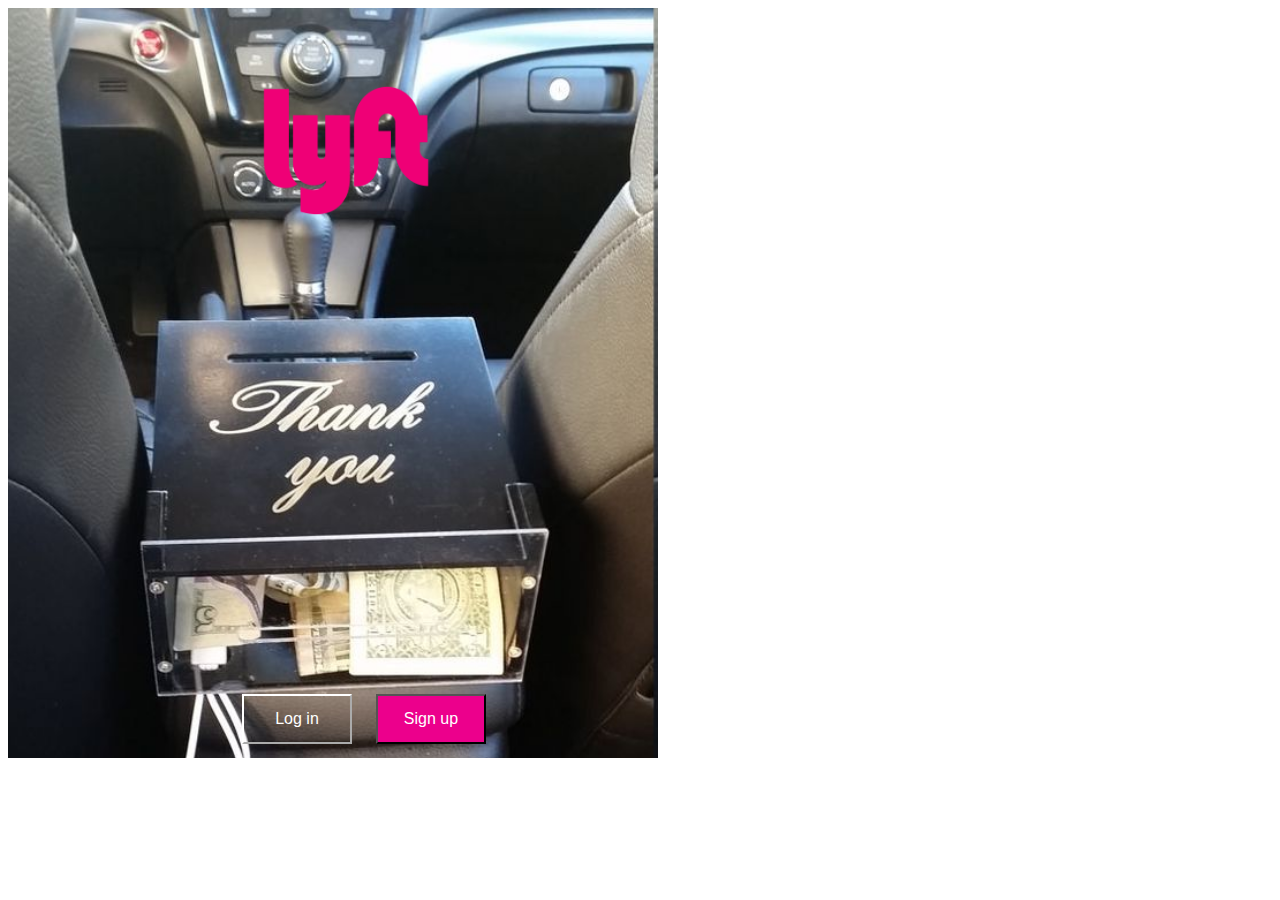
==== index.html @ c1afa392 "se suben carpetas, y start page" ====
<!DOCTYPE html>
<html lang="en">
<head>
	<meta charset="UTF-8">
	<title> Lyft </title>
	<link rel="stylesheet" type="text/css" href="css/bootstrap.css">
	<link rel="stylesheet" type="text/css" href="css/main.css">
</head>
<body>
	<div class="container-fluid">
		<div class="row">
			<div class="col-xs-12 col-sm-12 col-md-12">
				<div class="backgroundimg">
					<img src="img/logofucsia.png" class="logo">
					<div class="btn-group">
						<button type="button" class="btn btn-default btnizq"> Log in </button>
						<button type="button" class="btn btn-default btnder"> Sign up </button>
					</div>
				</div>
			</div>
		</div>
	</div>
		<script type="text/javascript" src="js/main.js"></script>
		<script type="text/javascript" src="jquery-3.1.1.js"></script>
</body>
</html>
---- css/main.css ----
/* Star page */ 

.backgroundimg {
	background-image: url(../img/fondo.jpg);
	background-repeat: no-repeat;
	background-size: cover;
	width: 650px;
	height: 750px;
}

.logo{
	width: 40%;
	height: 38%;
	padding-left: 32%;
	padding-bottom: 9%;
}


.btnizq {
	background-color: transparent;
	border-color: #FFF;
	color: #FFF;
	font-size: 100%;
	margin-right: 10px;
	width: 110px;
 	height:50px;
}
.btnder {
 	background-color: #EC008C;
 	color: #FFF;
 	font-size: 100%;
 	margin-left: 10px;
 	width: 110px;
 	height:50px;

}

.btn-group {
 	padding-left: 36%;
 	padding-top: 52%;
 	display: inline-block;
}
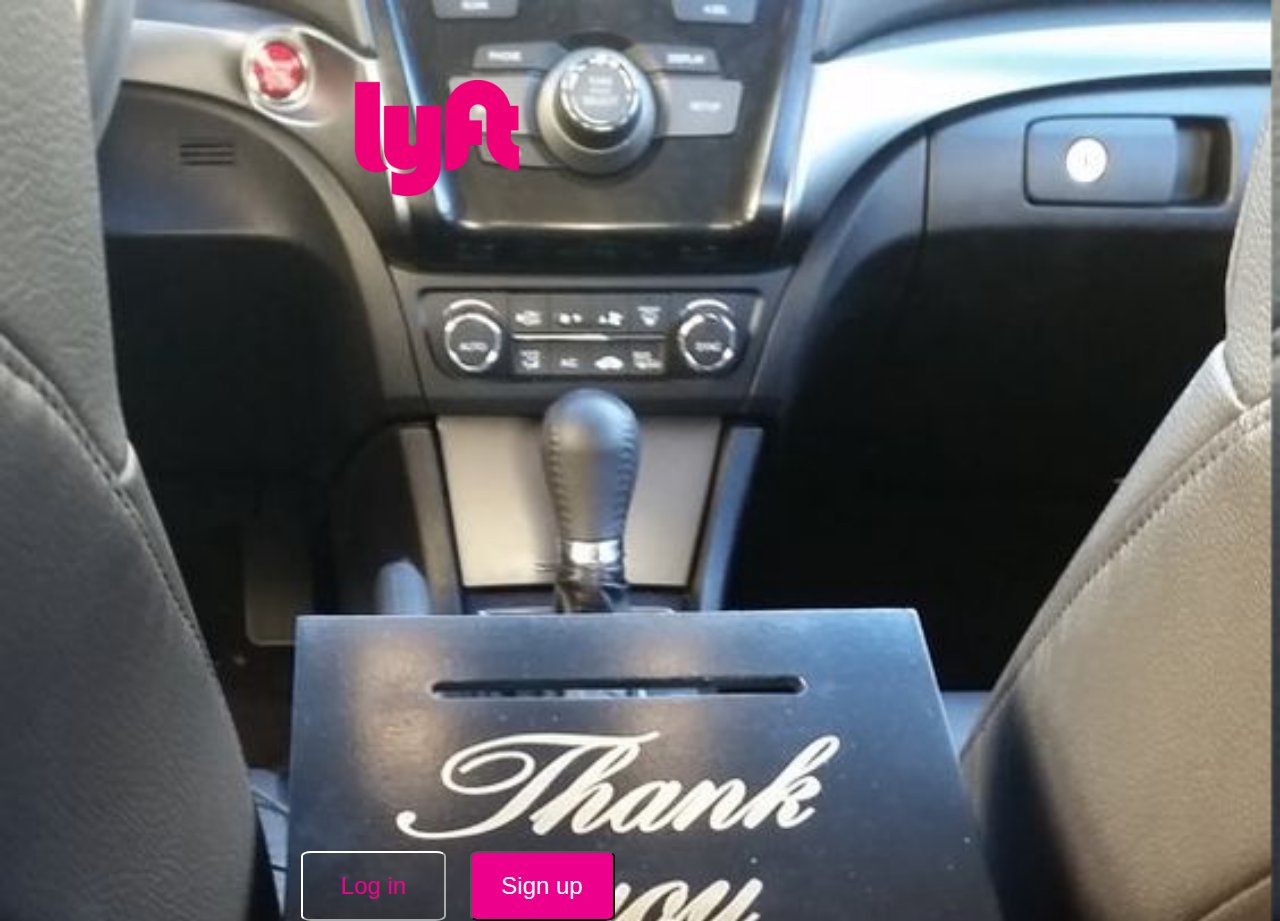
==== commit 3a828e53: "arreglos en tamaño background" ====
--- a/index.html
+++ b/index.html
@@ -6,22 +6,25 @@
 	<link rel="stylesheet" type="text/css" href="css/bootstrap.css">
 	<link rel="stylesheet" type="text/css" href="css/main.css">
 </head>
-<body>
-	<div class="container-fluid">
+<body class="backgroundimg">
+	<section class="slogo">
+		<div class="container-fluid">
+			<img src="img/logofucsia.png" class="logo">
+		</div>
+	</section>
+	<section class="sbotones">
 		<div class="row">
 			<div class="col-xs-12 col-sm-12 col-md-12">
-				<div class="backgroundimg">
-					<img src="img/logofucsia.png" class="logo">
-					<div class="btn-group">
-						<button type="button" class="btn btn-default btnizq"> Log in </button>
-						<button type="button" class="btn btn-default btnder"> Sign up </button>
-					</div>
+				<div class="btn-group botones">
+					<button type="button" class="btn btn-default btnizq"> Log in </button>
+					<button type="button" class="btn btn-default btnder"> Sign up </button>
 				</div>
 			</div>
 		</div>
-	</div>
-		<script type="text/javascript" src="js/main.js"></script>
-		<script type="text/javascript" src="jquery-3.1.1.js"></script>
+	</section>
+
+<script type="text/javascript" src="js/main.js"></script>
+<script type="text/javascript" src="jquery-3.1.1.js"></script>
 </body>
 </html>
 
--- a/css/main.css
+++ b/css/main.css
@@ -1,4 +1,4 @@
-/* Star page */ 
+/* Start page */ 
 
 .backgroundimg {
 	background-image: url(../img/fondo.jpg);
@@ -11,33 +11,32 @@
 .logo{
 	width: 40%;
 	height: 38%;
-	padding-left: 32%;
+	padding-left: 46%;
 	padding-bottom: 9%;
 }
-
 
 .btnizq {
 	background-color: transparent;
 	border-color: #FFF;
-	color: #FFF;
-	font-size: 100%;
+	color: #EC008C;
+	font-size: 150%;
 	margin-right: 10px;
-	width: 110px;
- 	height:50px;
+	width: 145px;
+ 	height: 70px;
+ 	border-radius: 7%;
 }
 .btnder {
  	background-color: #EC008C;
  	color: #FFF;
- 	font-size: 100%;
+ 	font-size: 150%;
  	margin-left: 10px;
- 	width: 110px;
- 	height:50px;
+ 	width: 145px;
+ 	height: 70px;
+ 	border-radius: 7%;
 
 }
-
-.btn-group {
- 	padding-left: 36%;
- 	padding-top: 52%;
- 	display: inline-block;
+.botones {
+	margin-top: 80%;
+	margin-left: 45%;
+	display: inline-block;
 }
-
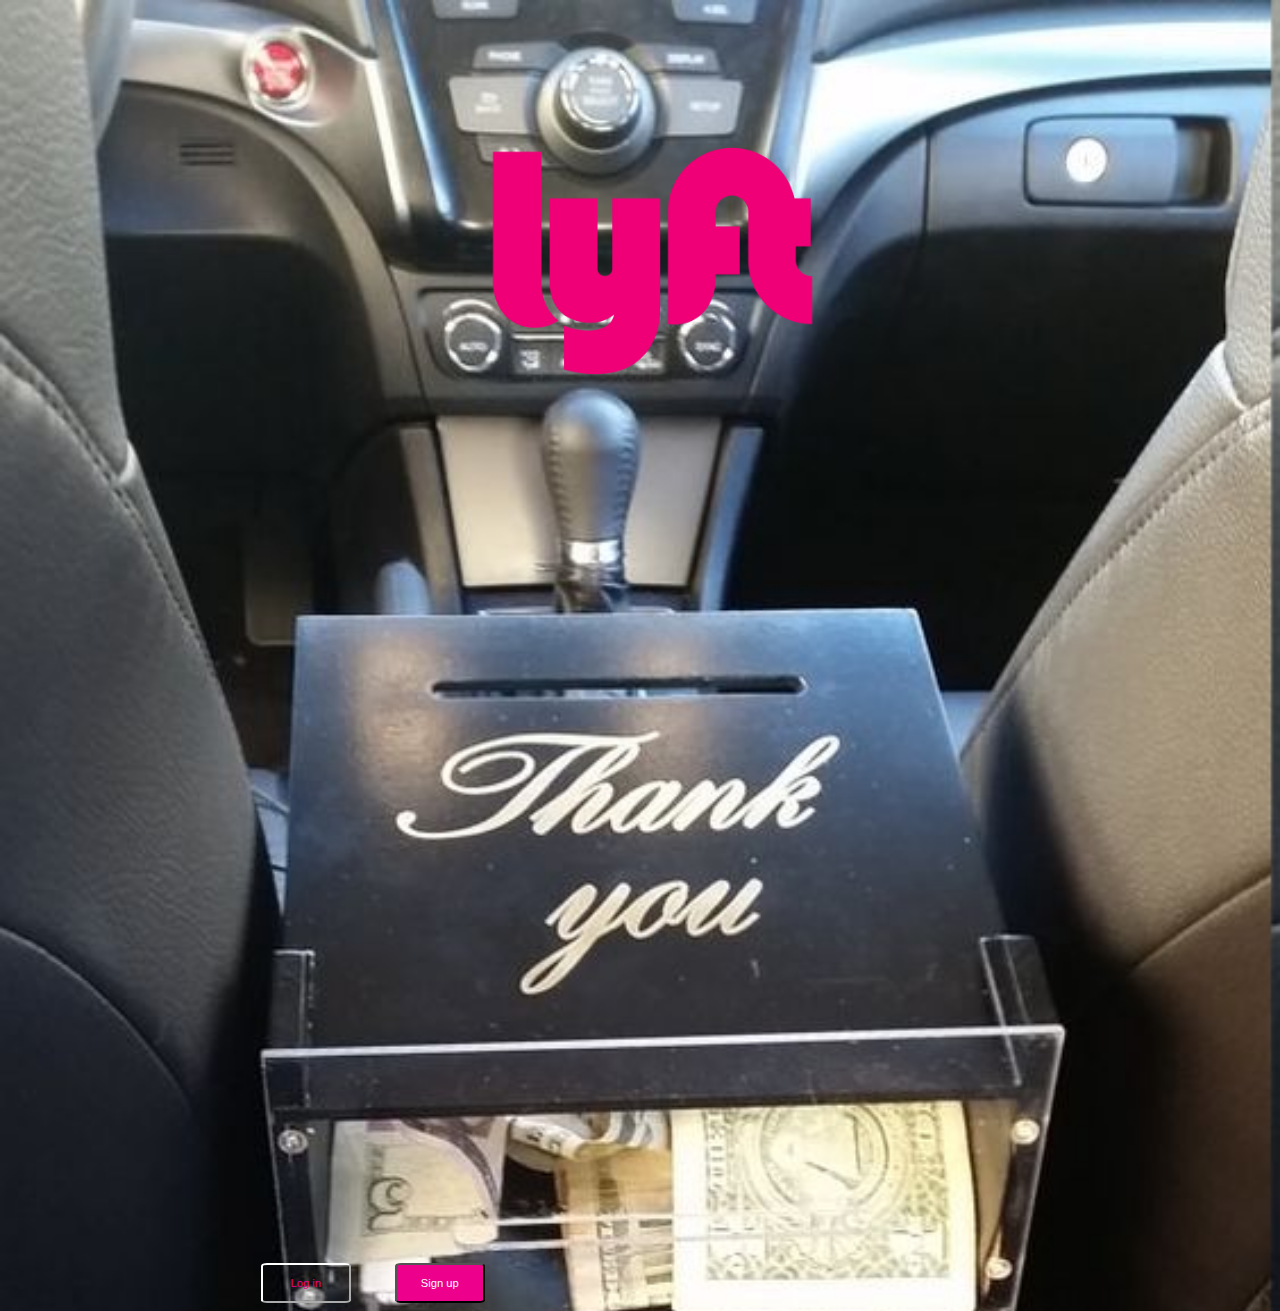
==== commit d8a142d4: "arreglos con materialize.css" ====
--- a/index.html
+++ b/index.html
@@ -3,8 +3,11 @@
 <head>
 	<meta charset="UTF-8">
 	<title> Lyft </title>
-	<link rel="stylesheet" type="text/css" href="css/bootstrap.css">
+	<!-- materialize.css -->
+	 <link type="text/css" rel="stylesheet" href="css/materialize.min.css"  media="screen,projection"/>
 	<link rel="stylesheet" type="text/css" href="css/main.css">
+	<!--permite que el sitio esté optimizado para móviles-->
+    <meta name="viewport" content="width=device-width, initial-scale=1.0"/>
 </head>
 <body class="backgroundimg">
 	<section class="slogo">
@@ -22,9 +25,10 @@
 			</div>
 		</div>
 	</section>
-
+   <!--Import jQuery before materialize.js-->
+<script type="text/javascript" src="https://code.jquery.com/jquery-3.1.1.min.js"></script>
+<script type="text/javascript" src="js/materialize.min.js"></script>
 <script type="text/javascript" src="js/main.js"></script>
-<script type="text/javascript" src="jquery-3.1.1.js"></script>
 </body>
 </html>
 
--- a/css/main.css
+++ b/css/main.css
@@ -4,14 +4,12 @@
 	background-image: url(../img/fondo.jpg);
 	background-repeat: no-repeat;
 	background-size: cover;
-	width: 650px;
-	height: 750px;
 }
 
 .logo{
 	width: 40%;
 	height: 38%;
-	padding-left: 46%;
+	padding-left: 31%;
 	padding-bottom: 9%;
 }
 
@@ -19,24 +17,25 @@
 	background-color: transparent;
 	border-color: #FFF;
 	color: #EC008C;
-	font-size: 150%;
-	margin-right: 10px;
-	width: 145px;
- 	height: 70px;
+	font-size: 70%;
+	margin-right: 20px;
+	width: 90px;
+ 	height: 40px;
  	border-radius: 7%;
 }
 .btnder {
  	background-color: #EC008C;
  	color: #FFF;
- 	font-size: 150%;
- 	margin-left: 10px;
- 	width: 145px;
- 	height: 70px;
+ 	font-size: 70%;
+ 	margin-left: 20px;
+ 	width: 90px;
+ 	height: 40px;
  	border-radius: 7%;
 
 }
 .botones {
-	margin-top: 80%;
-	margin-left: 45%;
-	display: inline-block;
+	margin-top: 50%;
+	margin-left: 20%;
 }
+
+/*Sign up page */ 
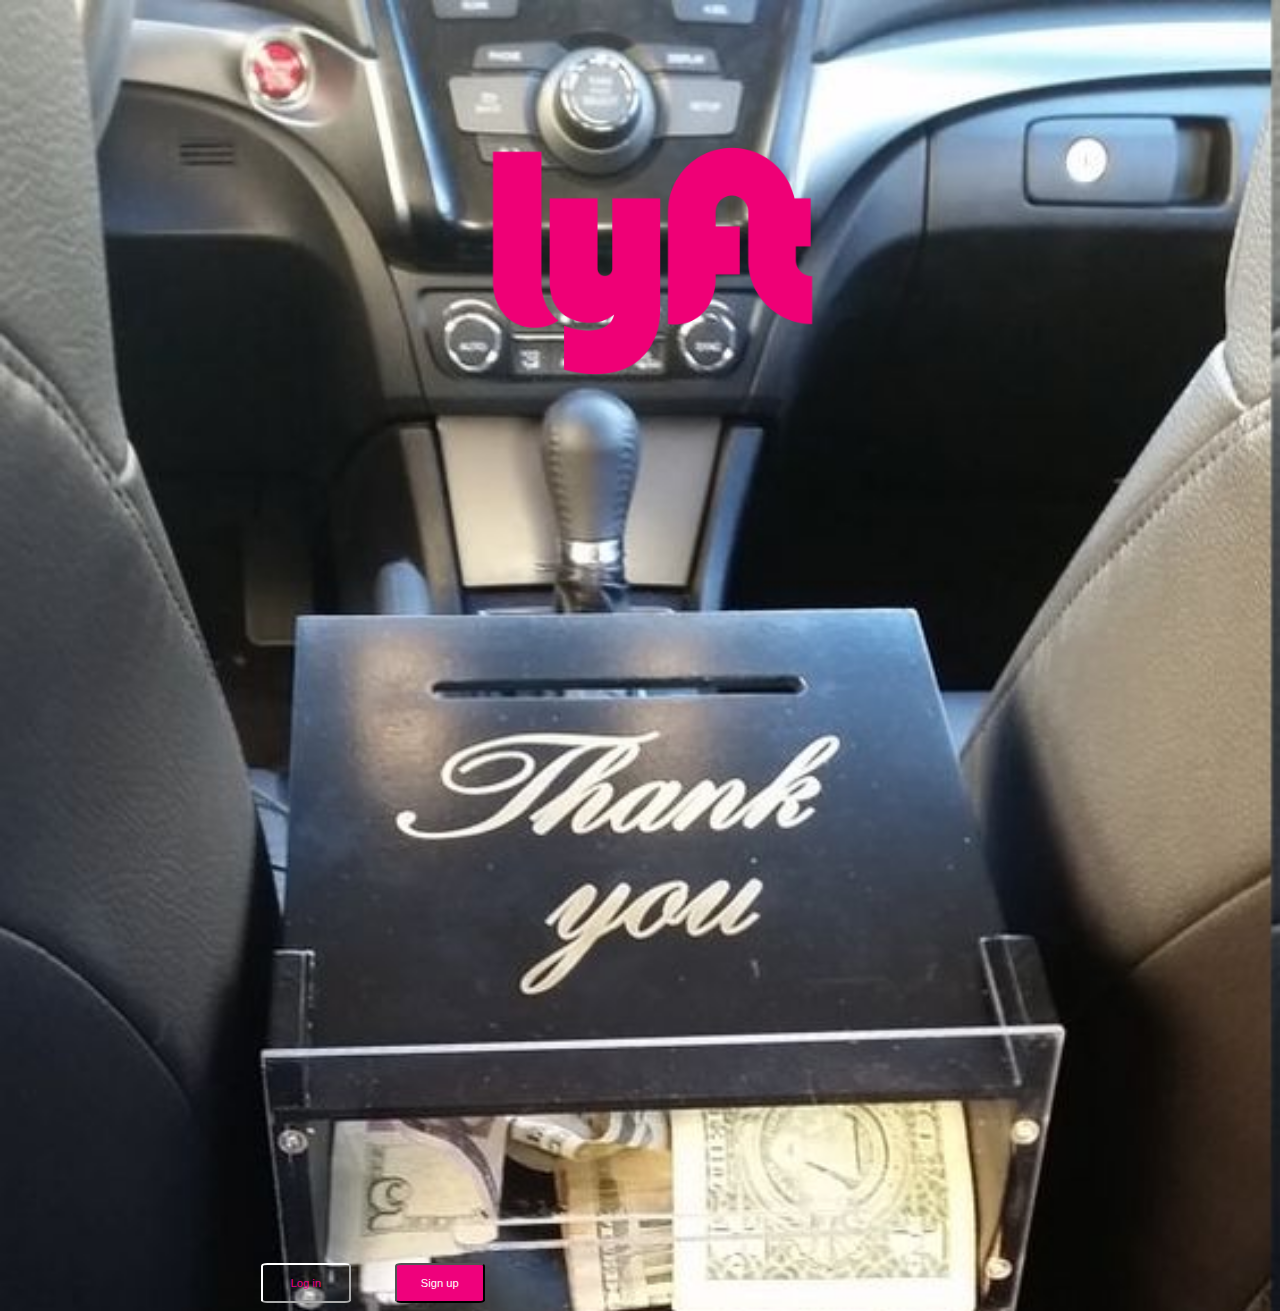
==== commit 62905f8e: "arreglo en materialize" ====
--- a/index.html
+++ b/index.html
@@ -3,32 +3,39 @@
 <head>
 	<meta charset="UTF-8">
 	<title> Lyft </title>
+	<meta name="viewport" content="width=device-width, initial-scale=1.0"/>
 	<!-- materialize.css -->
-	 <link type="text/css" rel="stylesheet" href="css/materialize.min.css"  media="screen,projection"/>
+	<link type="text/css" rel="stylesheet" href="css/materialize.min.css"  media="screen,projection"/>
 	<link rel="stylesheet" type="text/css" href="css/main.css">
 	<!--permite que el sitio esté optimizado para móviles-->
-    <meta name="viewport" content="width=device-width, initial-scale=1.0"/>
+
 </head>
 <body class="backgroundimg">
 	<section class="slogo">
-		<div class="container-fluid">
-			<img src="img/logofucsia.png" class="logo">
+		<div class="container">
+			<div class="row">
+				<div class="col s12">
+					<img src="img/logofucsia.png" class="logo">
+				</div>
+			</div>
 		</div>
 	</section>
 	<section class="sbotones">
-		<div class="row">
-			<div class="col-xs-12 col-sm-12 col-md-12">
+		<div class="container">
+			<div class="row">
+			<div class="col s12">
 				<div class="btn-group botones">
 					<button type="button" class="btn btn-default btnizq"> Log in </button>
 					<button type="button" class="btn btn-default btnder"> Sign up </button>
 				</div>
 			</div>
 		</div>
+		</div>	
 	</section>
-   <!--Import jQuery before materialize.js-->
-<script type="text/javascript" src="https://code.jquery.com/jquery-3.1.1.min.js"></script>
-<script type="text/javascript" src="js/materialize.min.js"></script>
-<script type="text/javascript" src="js/main.js"></script>
+	<!--Import jQuery before materialize.js-->
+	<script type="text/javascript" src="https://code.jquery.com/jquery-3.1.1.min.js"></script>
+	<script type="text/javascript" src="js/materialize.min.js"></script>
+	<script type="text/javascript" src="js/main.js"></script>
 </body>
 </html>
 
@@ -39,4 +46,3 @@
 
 
 
-			--- a/css/main.css
+++ b/css/main.css
@@ -24,7 +24,7 @@
  	border-radius: 7%;
 }
 .btnder {
- 	background-color: #EC008C;
+ 	background-color: rgba(239,1,124,1);
  	color: #FFF;
  	font-size: 70%;
  	margin-left: 20px;
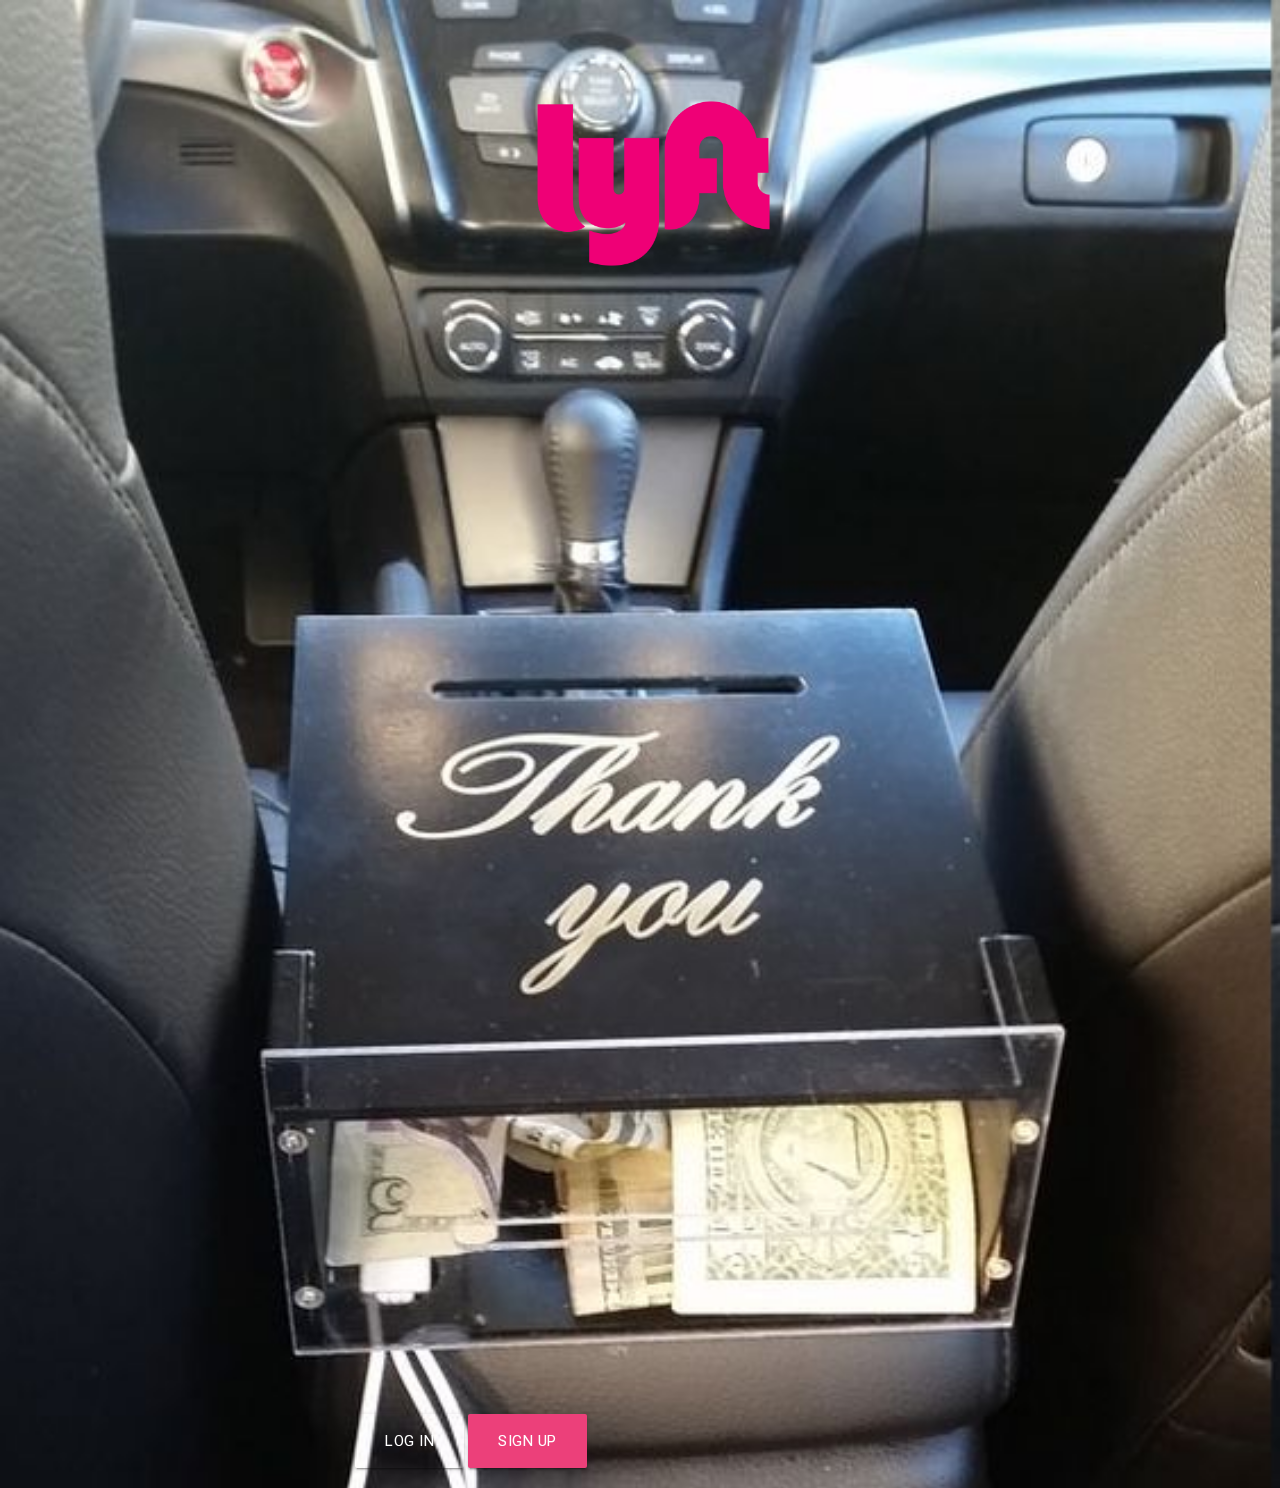
==== commit 9adb8f5f: "cambios en enlace index, comienzo sign up" ====
--- a/index.html
+++ b/index.html
@@ -5,7 +5,7 @@
 	<title> Lyft </title>
 	<meta name="viewport" content="width=device-width, initial-scale=1.0"/>
 	<!-- materialize.css -->
-	<link type="text/css" rel="stylesheet" href="css/materialize.min.css"  media="screen,projection"/>
+	<link type="text/css" rel="stylesheet" href="css/materialize.css"  media="screen,projection"/>
 	<link rel="stylesheet" type="text/css" href="css/main.css">
 	<!--permite que el sitio esté optimizado para móviles-->
 
@@ -23,26 +23,17 @@
 	<section class="sbotones">
 		<div class="container">
 			<div class="row">
-			<div class="col s12">
-				<div class="btn-group botones">
-					<button type="button" class="btn btn-default btnizq"> Log in </button>
-					<button type="button" class="btn btn-default btnder"> Sign up </button>
+				<div class="col s12">
+					<a class="waves-effect waves-light btn-large btnizq transparent"> Log in</a>
+					<a class="waves-effect waves-light btn-large btnder pink lighten-1" href="signup.html"> Sign up </a>
 				</div>
 			</div>
 		</div>
-		</div>	
-	</section>
-	<!--Import jQuery before materialize.js-->
-	<script type="text/javascript" src="https://code.jquery.com/jquery-3.1.1.min.js"></script>
-	<script type="text/javascript" src="js/materialize.min.js"></script>
-	<script type="text/javascript" src="js/main.js"></script>
+	</div>	
+</section>
+<!--Import jQuery before materialize.js-->
+<script type="text/javascript" src="https://code.jquery.com/jquery-3.1.1.min.js"></script>
+<script type="text/javascript" src="js/materialize.min.js"></script>
+<script type="text/javascript" src="js/main.js"></script>
 </body>
 </html>
-
-
-
-
-
-
-
-
--- a/css/main.css
+++ b/css/main.css
@@ -7,35 +7,18 @@
 }
 
 .logo{
-	width: 40%;
-	height: 38%;
+	width: 72%;
+	height: 61%;
 	padding-left: 31%;
 	padding-bottom: 9%;
 }
 
+.sbotones {
+	margin-top: 75%;
+	margin-left: 15%;
+} 
+
 .btnizq {
-	background-color: transparent;
-	border-color: #FFF;
-	color: #EC008C;
-	font-size: 70%;
-	margin-right: 20px;
-	width: 90px;
- 	height: 40px;
- 	border-radius: 7%;
+	border-color: #fff;
 }
-.btnder {
- 	background-color: rgba(239,1,124,1);
- 	color: #FFF;
- 	font-size: 70%;
- 	margin-left: 20px;
- 	width: 90px;
- 	height: 40px;
- 	border-radius: 7%;
-
-}
-.botones {
-	margin-top: 50%;
-	margin-left: 20%;
-}
-
 /*Sign up page */ 
